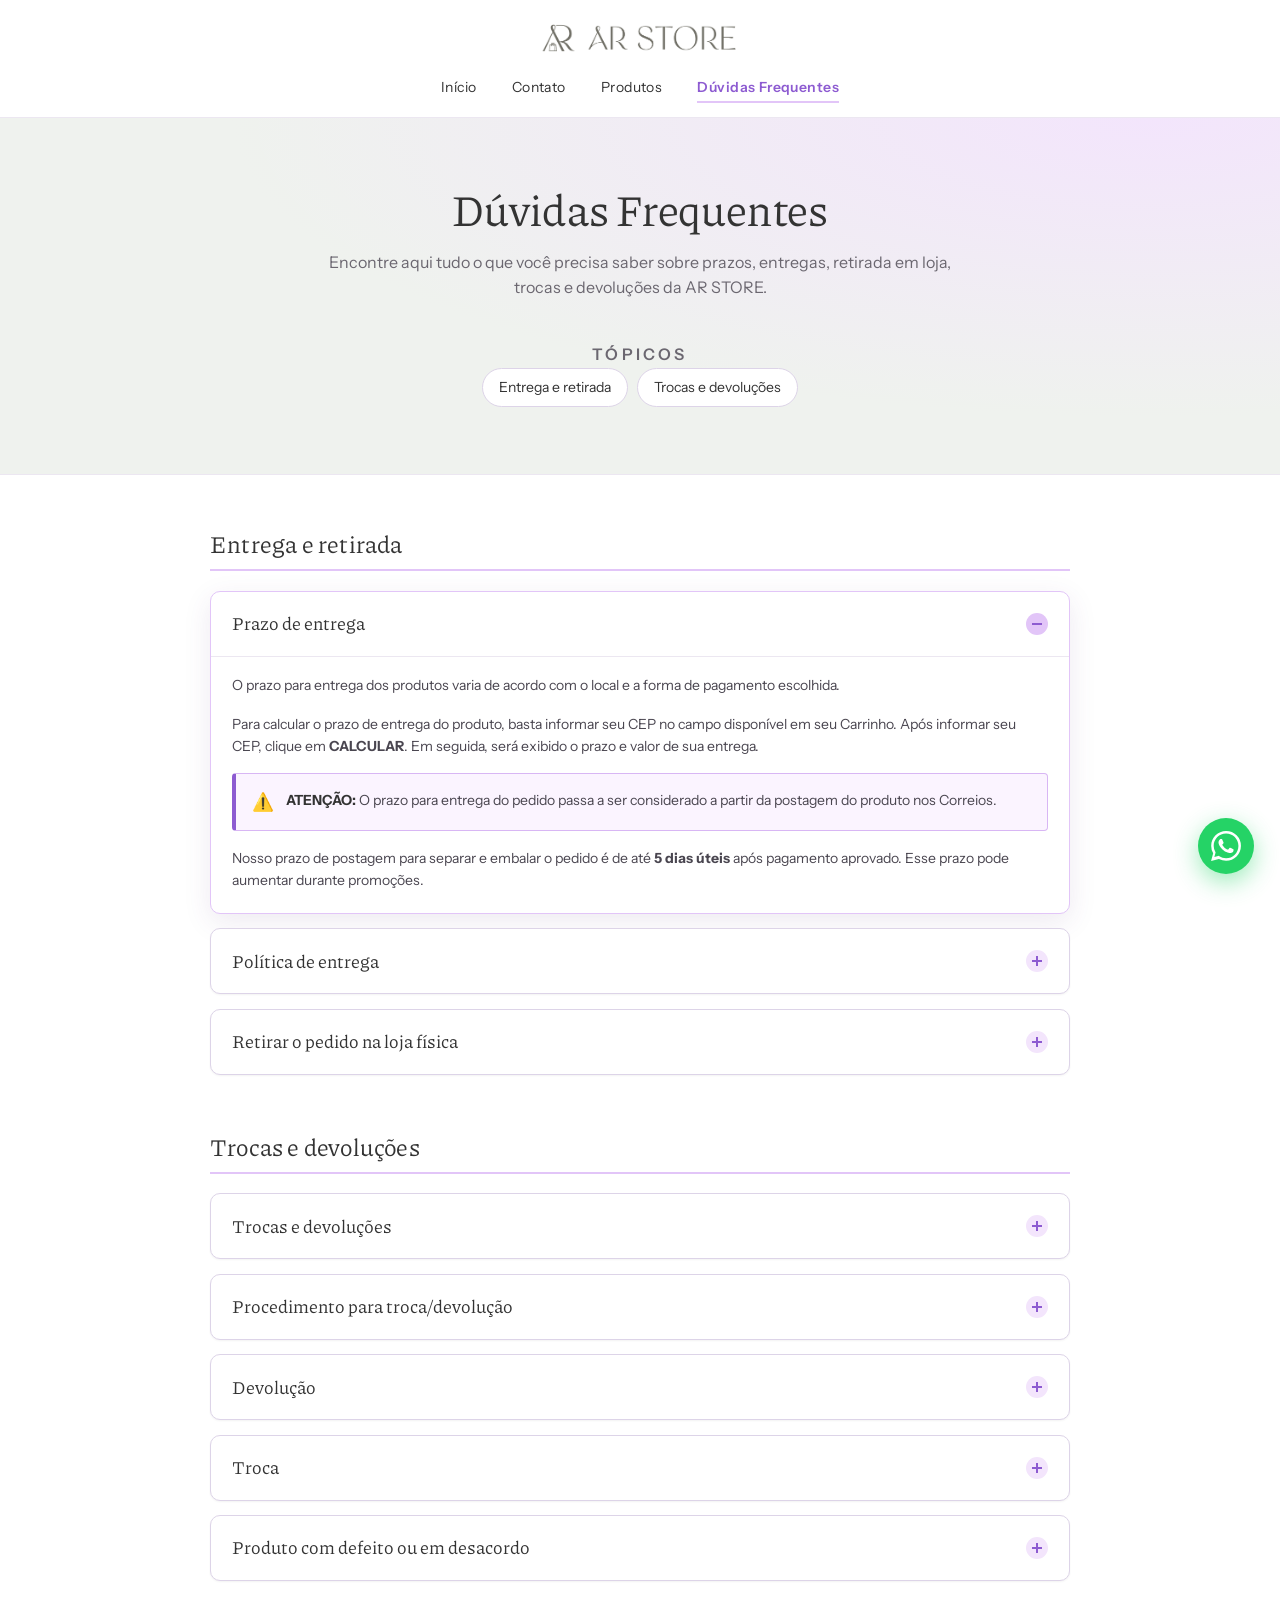
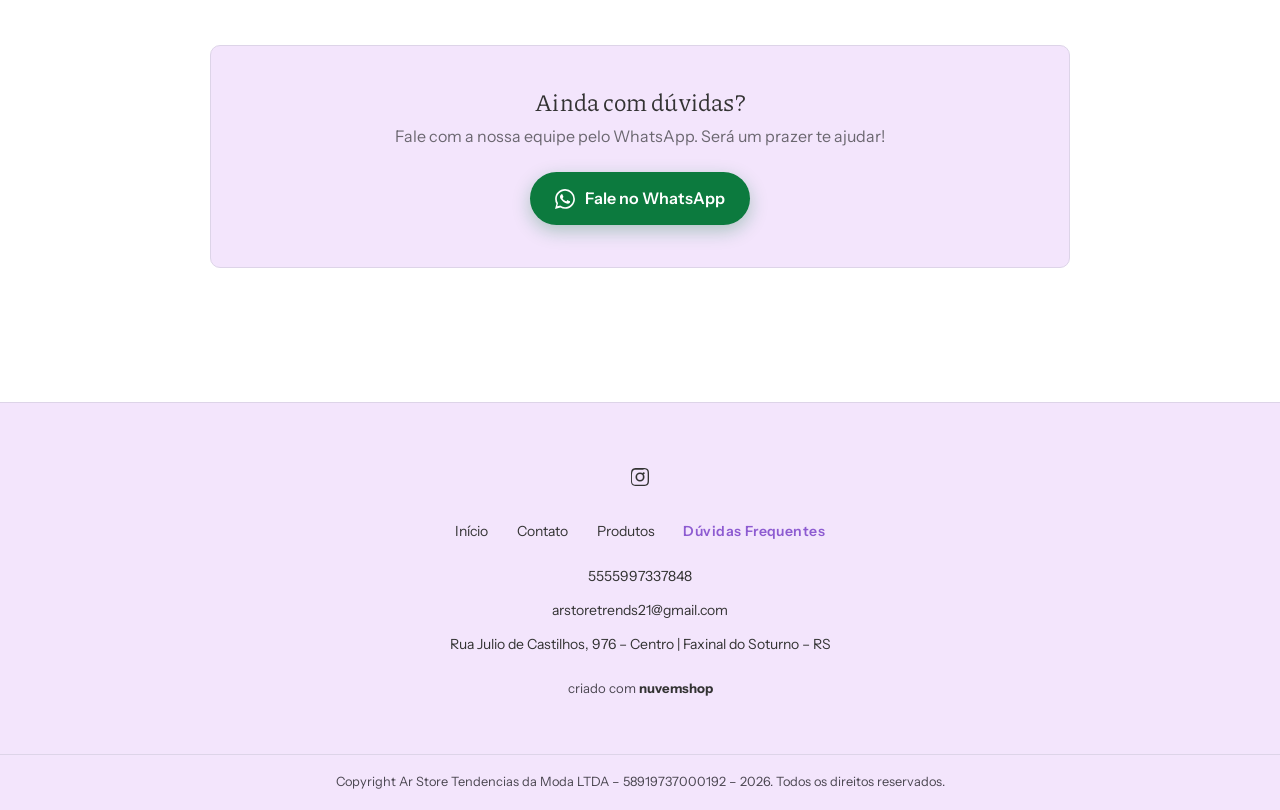
==== index.html @ d317f057 "alteração para vercel" ====
<!DOCTYPE html>
<html lang="pt-BR">
<head>
  <meta charset="UTF-8" />
  <meta name="viewport" content="width=device-width, initial-scale=1.0" />
  <title>Dúvidas Frequentes — AR STORE</title>
  <meta name="description" content="Tire suas dúvidas sobre prazos, entregas, retirada em loja, trocas e devoluções da AR STORE." />

  <!-- Fontes do tema atual da loja -->
  <link rel="preconnect" href="https://fonts.googleapis.com" />
  <link rel="preconnect" href="https://fonts.gstatic.com" crossorigin />
  <link href="https://fonts.googleapis.com/css2?family=Piazzolla:wght@400;600;700&family=Instrument+Sans:wght@400;500;600;700&display=swap" rel="stylesheet" />

  <link rel="stylesheet" href="duvidas-frequentes.css" />
</head>
<body>
  <a class="skip-link" href="#conteudo">Pular para o conteúdo</a>

  <!-- ==================== HEADER ==================== -->
  <header class="site-header">
    <div class="container site-header__inner">
      <a class="brand" href="https://arstoretrends.com.br/" aria-label="AR STORE — Tendências da Moda — página inicial">
        <img class="brand__logo" src="logo-arstore.png" alt="AR STORE — Tendências da Moda" width="190" height="37" />
      </a>
      <nav class="site-nav" aria-label="Navegação principal">
        <ul>
          <li><a href="https://arstoretrends.com.br/">Início</a></li>
          <li><a href="https://arstoretrends.com.br/contato/">Contato</a></li>
          <li><a href="https://arstoretrends.com.br/produtos/">Produtos</a></li>
          <li><span class="site-nav__current" aria-current="page">Dúvidas Frequentes</span></li>
        </ul>
      </nav>
    </div>
  </header>

  <!-- ==================== HERO ==================== -->
  <section class="page-hero">
    <div class="container page-hero__inner">
      <h1>Dúvidas Frequentes</h1>
      <p>
        Encontre aqui tudo o que você precisa saber sobre prazos, entregas,
        retirada em loja, trocas e devoluções da AR STORE.
      </p>

      <!-- Índice / atalhos -->
      <nav class="toc" aria-label="Tópicos desta página">
        <p class="toc__title">Tópicos</p>
        <ul class="toc__list">
          <li><a href="#entrega">Entrega e retirada</a></li>
          <li><a href="#trocas">Trocas e devoluções</a></li>
        </ul>
      </nav>
    </div>
  </section>

  <!-- ==================== CONTEÚDO ==================== -->
  <main id="conteudo" class="container">

    <!-- ---------- GRUPO 1: ENTREGA ---------- -->
    <section class="faq-group" aria-labelledby="entrega">
      <h2 class="faq-group__title" id="entrega">Entrega e retirada</h2>

      <!-- Prazo de entrega -->
      <details class="faq" id="prazo-de-entrega" open>
        <summary class="faq__summary">
          <span>Prazo de entrega</span>
          <span class="faq__icon" aria-hidden="true"></span>
        </summary>
        <div class="faq__body">
          <p>O prazo para entrega dos produtos varia de acordo com o local e a forma de pagamento escolhida.</p>
          <p>
            Para calcular o prazo de entrega do produto, basta informar seu CEP no campo disponível
            em seu Carrinho. Após informar seu CEP, clique em <strong>CALCULAR</strong>. Em seguida,
            será exibido o prazo e valor de sua entrega.
          </p>
          <div class="note">
            <span class="note__icon" aria-hidden="true">⚠️</span>
            <p>
              <strong>ATENÇÃO:</strong> O prazo para entrega do pedido passa a ser considerado
              a partir da postagem do produto nos Correios.
            </p>
          </div>
          <p>
            Nosso prazo de postagem para separar e embalar o pedido é de até <strong>5 dias úteis</strong>
            após pagamento aprovado. Esse prazo pode aumentar durante promoções.
          </p>
        </div>
      </details>

      <!-- Política de entrega -->
      <details class="faq" id="politica-de-entrega">
        <summary class="faq__summary">
          <span>Política de entrega</span>
          <span class="faq__icon" aria-hidden="true"></span>
        </summary>
        <div class="faq__body">
          <p>
            Realizamos nossas entregas através dos Correios, Transportadora e Tele. Contamos também
            com as opções de retirada grátis em nossas lojas físicas e em nosso E-Commerce.
          </p>
          <p>
            O valor do frete varia de acordo com a região escolhida para entrega, peso e volume dos
            produtos. O cálculo do frete será feito automaticamente no fechamento da compra, e o
            cliente terá acesso ao valor antes da finalização.
          </p>
          <p>
            Caso não tenhamos retorno no comunicado de insucesso na entrega ou tenham ocorrido três
            tentativas de entrega, a mercadoria voltará para o nosso Centro de Distribuição.
          </p>
          <p>
            Não será possível alterar o endereço de entrega após o processamento do pedido e
            liberação do produto no Centro de Distribuição.
          </p>
          <p>Todos os produtos comprados serão entregues em caixas e/ou envelopes personalizados e lacrados.</p>
          <p>Não realizamos entrega em caixa postal.</p>
          <p>
            Para retirada nas lojas físicas e e-commerce, após o preparo do pedido, o cliente receberá
            uma mensagem via WhatsApp no número cadastrado na compra com o prazo para retirada na loja escolhida.
          </p>
          <p>O produto ficará disponível para retirada por <strong>7 dias corridos</strong> após o recebimento na loja.</p>
          <p>
            Para retirada do pedido, é necessário apresentar documento de identificação original com
            foto e número do pedido. Em caso de retirada por terceiros, apresentar documento do titular
            da compra e documento original de quem está retirando.
          </p>
          <p>
            Não nos responsabilizamos pelo transporte do produto após a retirada em loja, nem por danos
            ocasionados após a retirada.
          </p>
          <p>
            A AR STORE se reserva o direito de alterar ou suspender o serviço a qualquer época do ano
            sem aviso prévio, garantindo apenas a entrega dos pedidos já em trânsito.
          </p>
          <p>Feriados regionais e nacionais não são considerados dias úteis para o prazo de entrega.</p>
        </div>
      </details>

      <!-- Retirar o pedido na loja física -->
      <details class="faq" id="retirar-na-loja">
        <summary class="faq__summary">
          <span>Retirar o pedido na loja física</span>
          <span class="faq__icon" aria-hidden="true"></span>
        </summary>
        <div class="faq__body">
          <p>
            Os pedidos para retirar nas lojas de Faxinal do Soturno e Jaguari estarão disponíveis para
            retirada no prazo de <strong>5 dias úteis</strong> a partir da aprovação do pagamento,
            podendo ocorrer alterações de acordo com a disponibilidade da loja.
          </p>

          <h3>Horários de atendimento</h3>
          <div class="stores">
            <div class="store-card">
              <h4>Faxinal do Soturno</h4>
              <dl>
                <dt>Segunda a sexta</dt>
                <dd>8:30 às 12:00 e 13:00 às 18:30</dd>
                <dt>Sábados</dt>
                <dd>8:30 às 12:00 e 14:00 às 17:00</dd>
              </dl>
            </div>
            <div class="store-card">
              <h4>Jaguari</h4>
              <dl>
                <dt>Segunda a sexta</dt>
                <dd>8:30 às 12:00 e 13:30 às 18:30</dd>
                <dt>Sábados</dt>
                <dd>8:00 às 15:00, sem fechar ao meio-dia</dd>
              </dl>
            </div>
          </div>
        </div>
      </details>
    </section>

    <!-- ---------- GRUPO 2: TROCAS E DEVOLUÇÕES ---------- -->
    <section class="faq-group" aria-labelledby="trocas">
      <h2 class="faq-group__title" id="trocas">Trocas e devoluções</h2>

      <!-- Trocas e devoluções (visão geral) -->
      <details class="faq" id="trocas-e-devolucoes">
        <summary class="faq__summary">
          <span>Trocas e devoluções</span>
          <span class="faq__icon" aria-hidden="true"></span>
        </summary>
        <div class="faq__body">
          <p>O cliente que comprou um produto vendido pela AR STORE terá direito à troca pelos seguintes motivos:</p>
          <ul>
            <li>Insatisfação por cor, modelo ou tamanho.</li>
            <li>Produto entregue em desacordo ou com defeito.</li>
          </ul>
          <p>
            Cancelamento por arrependimento ou insatisfação é destinado exclusivamente para compras
            feitas pelo site <strong>arstoretrends.com.br</strong>. Lojas físicas da AR STORE não
            contemplam essa opção.
          </p>
        </div>
      </details>

      <!-- Procedimento para troca/devolução -->
      <details class="faq" id="procedimento">
        <summary class="faq__summary">
          <span>Procedimento para troca/devolução</span>
          <span class="faq__icon" aria-hidden="true"></span>
        </summary>
        <div class="faq__body">
          <p>
            Entre em contato via WhatsApp pelo número
            <a href="https://wa.me/5555997337848" target="_blank" rel="noopener">(55) 99733-7848</a>
            informando o interesse em realizar troca ou devolução.
          </p>
          <p>
            Após o recebimento do produto, o cliente tem <strong>7 dias corridos</strong> para entrar em
            contato solicitando troca ou devolução. Após esse período, o procedimento não poderá mais
            ser realizado.
          </p>
          <p>
            Ao solicitar devolução ou troca, será enviada uma folha para preenchimento e colagem na
            embalagem. O produto deverá ser encaminhado na embalagem original. Na ausência da embalagem
            original, poderá ser usado papel pardo ou similar. O cliente é responsável por embalar o
            produto de forma segura.
          </p>
          <p>Após o recebimento do produto, será feita uma análise das condições do item devolvido.</p>
        </div>
      </details>

      <!-- Devolução -->
      <details class="faq" id="devolucao">
        <summary class="faq__summary">
          <span>Devolução</span>
          <span class="faq__icon" aria-hidden="true"></span>
        </summary>
        <div class="faq__body">
          <p>
            A devolução poderá ser parcial ou total. Ao solicitar a devolução via WhatsApp, a equipe
            orientará os próximos passos e enviará um código de postagem.
          </p>
          <p>
            Após a devolução do produto e aprovação da análise, a loja entrará em contato em até
            <strong>2 dias úteis</strong> para prosseguir.
          </p>
          <p>O estorno será realizado da mesma forma em que a compra foi feita: PIX ou cartão.</p>
          <p>
            Compras via PIX serão estornadas em até <strong>7 dias úteis</strong>. Compras no cartão
            serão estornadas no próprio cartão, retornando na próxima fatura.
          </p>
          <p>Os custos com frete na devolução são por conta da loja.</p>
        </div>
      </details>

      <!-- Troca -->
      <details class="faq" id="troca">
        <summary class="faq__summary">
          <span>Troca</span>
          <span class="faq__icon" aria-hidden="true"></span>
        </summary>
        <div class="faq__body">
          <p>A troca poderá ser parcial ou total.</p>
          <p>
            Após o recebimento do produto e aprovação da análise, a loja entrará em contato em até
            <strong>2 dias úteis</strong> para prosseguir.
          </p>
          <p>
            Será disponibilizado um vale-trocas para uso no site, permitindo que o cliente escolha novo
            produto, cor ou tamanho conforme disponibilidade de estoque. Caso necessário, deverá ser
            feito complemento de valor pelas formas de pagamento disponíveis.
          </p>
          <p>Os custos com frete na troca são por conta do cliente.</p>
        </div>
      </details>

      <!-- Produto com defeito ou em desacordo -->
      <details class="faq" id="defeito-ou-desacordo">
        <summary class="faq__summary">
          <span>Produto com defeito ou em desacordo</span>
          <span class="faq__icon" aria-hidden="true"></span>
        </summary>
        <div class="faq__body">
          <p>
            Entre em contato via WhatsApp pelo número
            <a href="https://wa.me/5555997337848" target="_blank" rel="noopener">(55) 99733-7848</a>
            assim que perceber o defeito ou desacordo com o pedido.
          </p>
          <p>
            A loja orientará os próximos procedimentos, ficando responsável pelos valores de frete para
            envio da peça correta.
          </p>
          <p>
            Em caso de falta de estoque para repor a peça com defeito ou em desacordo, será oferecido
            cupom para uso no site no mesmo valor da peça, troca por outro produto ou devolução do valor
            correspondente.
          </p>
        </div>
      </details>
    </section>

    <!-- ==================== CTA WHATSAPP ==================== -->
    <section class="cta" aria-labelledby="cta-title">
      <h2 id="cta-title">Ainda com dúvidas?</h2>
      <p>Fale com a nossa equipe pelo WhatsApp. Será um prazer te ajudar!</p>
      <a class="btn btn--whatsapp" href="https://wa.me/5555997337848" target="_blank" rel="noopener">
        <svg viewBox="0 0 24 24" aria-hidden="true"><path d="M.057 24l1.687-6.163a11.867 11.867 0 01-1.587-5.946C.16 5.335 5.495 0 12.05 0a11.817 11.817 0 018.413 3.488 11.824 11.824 0 013.48 8.414c-.003 6.557-5.338 11.892-11.893 11.892a11.9 11.9 0 01-5.688-1.448L.057 24zm6.597-3.807c1.676.995 3.276 1.591 5.392 1.592 5.448 0 9.886-4.434 9.889-9.885.002-5.462-4.415-9.89-9.881-9.892-5.452 0-9.887 4.434-9.889 9.884a9.86 9.86 0 001.51 5.26l-.999 3.648 3.738-.981zm11.387-5.464c-.074-.124-.272-.198-.57-.347-.297-.149-1.758-.868-2.031-.967-.272-.099-.47-.149-.669.149-.198.297-.768.967-.941 1.165-.173.198-.347.223-.644.074-.297-.149-1.255-.462-2.39-1.475-.883-.788-1.48-1.761-1.653-2.059-.173-.297-.018-.458.13-.606.134-.133.297-.347.446-.521.151-.172.2-.296.3-.495.099-.198.05-.372-.025-.521-.075-.148-.669-1.611-.916-2.206-.242-.579-.487-.501-.669-.51l-.57-.01c-.198 0-.52.074-.792.372-.272.297-1.04 1.016-1.04 2.479 0 1.462 1.065 2.875 1.213 3.074.149.198 2.096 3.2 5.077 4.487.709.306 1.263.489 1.694.626.712.226 1.36.194 1.872.118.571-.085 1.758-.719 2.006-1.413.248-.695.248-1.29.173-1.414z"/></svg>
        Fale no WhatsApp
      </a>
    </section>
  </main>

  <!-- ==================== FOOTER ==================== -->
  <footer class="site-footer">
    <div class="container site-footer__inner">
      <a class="site-footer__ig" href="https://instagram.com/arstoretrends" target="_blank" rel="noopener" aria-label="Instagram da AR STORE">
        <svg viewBox="0 0 24 24" aria-hidden="true"><path d="M12 2.2c3.2 0 3.58.01 4.85.07 1.17.05 1.8.25 2.23.41.56.22.96.48 1.38.9.42.42.68.82.9 1.38.16.43.36 1.06.41 2.23.06 1.27.07 1.65.07 4.81s-.01 3.54-.07 4.81c-.05 1.17-.25 1.8-.41 2.23-.22.56-.48.96-.9 1.38-.42.42-.82.68-1.38.9-.43.16-1.06.36-2.23.41-1.27.06-1.65.07-4.85.07s-3.58-.01-4.85-.07c-1.17-.05-1.8-.25-2.23-.41-.56-.22-.96-.48-1.38-.9-.42-.42-.68-.82-.9-1.38-.16-.43-.36-1.06-.41-2.23C2.21 15.54 2.2 15.16 2.2 12s.01-3.54.07-4.81c.05-1.17.25-1.8.41-2.23.22-.56.48-.96.9-1.38.42-.42.82-.68 1.38-.9.43-.16 1.06-.36 2.23-.41C8.42 2.21 8.8 2.2 12 2.2zm0 1.8c-3.15 0-3.5.01-4.74.07-.9.04-1.38.19-1.71.32-.43.17-.74.37-1.06.69-.32.32-.52.63-.69 1.06-.13.33-.28.81-.32 1.71C3.21 8.5 3.2 8.85 3.2 12s.01 3.5.07 4.74c.04.9.19 1.38.32 1.71.17.43.37.74.69 1.06.32.32.63.52 1.06.69.33.13.81.28 1.71.32 1.24.06 1.59.07 4.74.07s3.5-.01 4.74-.07c.9-.04 1.38-.19 1.71-.32.43-.17.74-.37 1.06-.69.32-.32.52-.63.69-1.06.13-.33.28-.81.32-1.71.06-1.24.07-1.59.07-4.74s-.01-3.5-.07-4.74c-.04-.9-.19-1.38-.32-1.71-.17-.43-.37-.74-.69-1.06-.32-.32-.63-.52-1.06-.69-.33-.13-.81-.28-1.71-.32C15.5 4.01 15.15 4 12 4zm0 3.06A4.94 4.94 0 1 1 7.06 12 4.94 4.94 0 0 1 12 7.06zm0 1.8A3.14 3.14 0 1 0 15.14 12 3.14 3.14 0 0 0 12 8.86zm5.16-.95a1.15 1.15 0 1 1-1.15-1.15 1.15 1.15 0 0 1 1.15 1.15z"/></svg>
      </a>

      <nav class="site-footer__nav" aria-label="Navegação do rodapé">
        <ul>
          <li><a href="https://arstoretrends.com.br/">Início</a></li>
          <li><a href="https://arstoretrends.com.br/contato/">Contato</a></li>
          <li><a href="https://arstoretrends.com.br/produtos/">Produtos</a></li>
          <li><span class="site-nav__current" aria-current="page">Dúvidas Frequentes</span></li>
        </ul>
      </nav>

      <div class="site-footer__contact">
        <p><a href="https://wa.me/5555997337848" target="_blank" rel="noopener">5555997337848</a></p>
        <p><a href="mailto:arstoretrends21@gmail.com">arstoretrends21@gmail.com</a></p>
        <p>Rua Julio de Castilhos, 976 – Centro | Faxinal do Soturno – RS</p>
      </div>

      <p class="site-footer__credit">criado com <strong>nuvemshop</strong></p>
    </div>
    <div class="site-footer__bottom">
      <p>Copyright Ar Store Tendencias da Moda LTDA – 58919737000192 – 2026. Todos os direitos reservados.</p>
    </div>
  </footer>

  <!-- Botão flutuante WhatsApp -->
  <a class="whatsapp-float" href="https://wa.me/5555997337848" target="_blank" rel="noopener"
     aria-label="Fale conosco pelo WhatsApp">
    <svg viewBox="0 0 24 24" aria-hidden="true"><path d="M.057 24l1.687-6.163a11.867 11.867 0 01-1.587-5.946C.16 5.335 5.495 0 12.05 0a11.817 11.817 0 018.413 3.488 11.824 11.824 0 013.48 8.414c-.003 6.557-5.338 11.892-11.893 11.892a11.9 11.9 0 01-5.688-1.448L.057 24zm6.597-3.807c1.676.995 3.276 1.591 5.392 1.592 5.448 0 9.886-4.434 9.889-9.885.002-5.462-4.415-9.89-9.881-9.892-5.452 0-9.887 4.434-9.889 9.884a9.86 9.86 0 001.51 5.26l-.999 3.648 3.738-.981zm11.387-5.464c-.074-.124-.272-.198-.57-.347-.297-.149-1.758-.868-2.031-.967-.272-.099-.47-.149-.669.149-.198.297-.768.967-.941 1.165-.173.198-.347.223-.644.074-.297-.149-1.255-.462-2.39-1.475-.883-.788-1.48-1.761-1.653-2.059-.173-.297-.018-.458.13-.606.134-.133.297-.347.446-.521.151-.172.2-.296.3-.495.099-.198.05-.372-.025-.521-.075-.148-.669-1.611-.916-2.206-.242-.579-.487-.501-.669-.51l-.57-.01c-.198 0-.52.074-.792.372-.272.297-1.04 1.016-1.04 2.479 0 1.462 1.065 2.875 1.213 3.074.149.198 2.096 3.2 5.077 4.487.709.306 1.263.489 1.694.626.712.226 1.36.194 1.872.118.571-.085 1.758-.719 2.006-1.413.248-.695.248-1.29.173-1.414z"/></svg>
  </a>
</body>
</html>
---- duvidas-frequentes.css ----
/* ============================================================
   AR STORE — Dúvidas Frequentes
   Paleta e tipografia baseadas no tema atual da loja (Nuvemshop)
   ============================================================ */

:root {
  /* Cores da marca (extraídas do tema atual da loja) */
  --bg:            #ffffff;
  --text:          #333333;
  --text-soft:     #6b6770;
  --accent:        #e2c5f8;  /* lilás — botões/etiquetas do tema */
  --accent-strong: #8d5bd1;  /* lilás escurecido p/ contraste (links/realces) */
  --accent-soft:   #f3e5fc;  /* lilás claro — fundo do rodapé do tema */
  --section-bg:    #eff2ee;  /* cinza-esverdeado — seções do tema */
  --line:          #ece7f1;  /* divisórias suaves */
  --line-strong:   #ddd4e8;
  --whatsapp:      #25d366;
  --whatsapp-text: #0c7a3e;  /* verde escuro p/ texto sobre branco/CTA */
  --note-bg:       #fbf4ff;
  --note-border:   #d8b6f4;

  --radius:   4px;
  --radius-lg: 10px;
  --shadow-sm: 0 1px 2px rgba(51, 51, 51, .06);
  --shadow-md: 0 8px 28px rgba(86, 53, 122, .10);

  --maxw:      1080px;  /* largura geral */
  --readw:     860px;   /* coluna de leitura (acordeões) */

  --font-serif: "Piazzolla", Georgia, "Times New Roman", serif;
  --font-sans:  "Instrument Sans", -apple-system, BlinkMacSystemFont, "Segoe UI",
                Roboto, Helvetica, Arial, sans-serif;
}

/* -------------------- Reset enxuto -------------------- */
*, *::before, *::after { box-sizing: border-box; }

html { -webkit-text-size-adjust: 100%; scroll-behavior: smooth; }

body {
  margin: 0;
  font-family: var(--font-sans);
  font-size: 14px;            /* --font-base do tema */
  line-height: 1.6;
  color: var(--text);
  background: var(--bg);
  -webkit-font-smoothing: antialiased;
  text-rendering: optimizeLegibility;
}

img { max-width: 100%; display: block; }

a { color: var(--accent-strong); }
a:hover { color: var(--text); }

h1, h2, h3, h4 {
  font-family: var(--font-serif);
  color: var(--text);
  font-weight: 400;          /* --title-font-weight do tema */
  line-height: 1.2;
  margin: 0;
  letter-spacing: .2px;
}

p { margin: 0 0 1rem; }
p:last-child { margin-bottom: 0; }

/* -------------------- Acessibilidade -------------------- */
.skip-link {
  position: absolute;
  left: -999px;
  top: 0;
  background: var(--text);
  color: #fff;
  padding: .6rem 1rem;
  border-radius: var(--radius);
  z-index: 1000;
}
.skip-link:focus {
  left: 1rem;
  top: 1rem;
  color: #fff;
}

:focus-visible {
  outline: 3px solid var(--accent-strong);
  outline-offset: 2px;
  border-radius: var(--radius);
}

.container {
  width: 100%;
  max-width: var(--maxw);
  margin-inline: auto;
  padding-inline: clamp(1rem, 4vw, 2rem);
}

/* ==================== HEADER ==================== */
.site-header {
  background: var(--bg);
  border-bottom: 1px solid var(--line);
  position: sticky;
  top: 0;
  z-index: 100;
}
.site-header__inner {
  display: flex;
  flex-direction: column;
  align-items: center;
  gap: 1.1rem;
  padding-block: 1.2rem;
  text-align: center;
}

.brand { display: inline-flex; text-decoration: none; line-height: 0; }
.brand__logo {
  width: clamp(150px, 24vw, 200px);
  height: auto;
}

.site-nav ul {
  display: flex;
  flex-wrap: wrap;
  justify-content: center;
  gap: clamp(1rem, 3vw, 2.2rem);
  list-style: none;
  margin: 0;
  padding: 0;
}
.site-nav a,
.site-nav__current {
  text-decoration: none;
  font-size: 14px;
  letter-spacing: .03em;
  padding: .35rem 0;
  border-bottom: 2px solid transparent;
  transition: border-color .2s ease, color .2s ease;
}
.site-nav a { color: var(--text); }
.site-nav a:hover { border-bottom-color: var(--accent); color: var(--text); }
/* Item da página atual (Dúvidas Frequentes) */
.site-nav__current {
  color: var(--accent-strong);
  font-weight: 600;
  border-bottom-color: var(--accent);
  cursor: default;
}

/* ==================== HERO ==================== */
.page-hero {
  background:
    radial-gradient(120% 140% at 90% 0%, var(--accent-soft) 0%, transparent 60%),
    var(--section-bg);
  border-bottom: 1px solid var(--line);
}
.page-hero__inner {
  padding-block: clamp(2.4rem, 7vw, 4.2rem);
  text-align: center;
}
.page-hero h1 {
  font-size: clamp(30px, 5vw, 44px);   /* --h1-huge: 30px mobile / 44px desktop */
  font-weight: 400;
  line-height: 1.1;
}
.page-hero p {
  max-width: 60ch;
  margin: 1rem auto 0;
  color: var(--text-soft);
  font-size: 16px;                      /* --font-big */
}

/* ==================== ÍNDICE / QUICK NAV ==================== */
.toc {
  margin: clamp(1.6rem, 5vw, 2.6rem) auto 0;
  max-width: var(--readw);
}
.toc__title {
  font-size: .74rem;
  letter-spacing: .2em;
  text-transform: uppercase;
  color: var(--text-soft);
  font-family: var(--font-sans);
  font-weight: 600;
  margin-bottom: .8rem;
  text-align: center;
}
.toc__list {
  display: flex;
  flex-wrap: wrap;
  justify-content: center;
  gap: .6rem;
  list-style: none;
  margin: 0;
  padding: 0;
}
.toc__list a {
  display: inline-block;
  text-decoration: none;
  color: var(--text);
  background: var(--bg);
  border: 1px solid var(--line-strong);
  border-radius: 999px;
  padding: .45rem 1rem;
  font-size: 14px;
  transition: background .2s ease, border-color .2s ease, transform .15s ease;
}
.toc__list a:hover {
  background: var(--accent-soft);
  border-color: var(--accent);
  transform: translateY(-1px);
}

/* ==================== CONTEÚDO FAQ ==================== */
main { padding-block: clamp(2rem, 6vw, 3.4rem); }

.faq-group { max-width: var(--readw); margin: 0 auto; }
.faq-group + .faq-group { margin-top: clamp(2.4rem, 6vw, 3.6rem); }

.faq-group__title {
  font-size: 24px;            /* --h2 do tema */
  font-weight: 400;
  padding-bottom: .7rem;
  margin-bottom: 1.2rem;
  border-bottom: 2px solid var(--accent);
  scroll-margin-top: 96px;
}

/* ---- Acordeão (details/summary, sem JavaScript) ---- */
.faq {
  background: var(--bg);
  border: 1px solid var(--line-strong);
  border-radius: var(--radius-lg);
  margin-bottom: .9rem;
  overflow: hidden;
  box-shadow: var(--shadow-sm);
  transition: box-shadow .2s ease, border-color .2s ease;
  scroll-margin-top: 96px;
}
.faq[open] {
  border-color: var(--accent);
  box-shadow: var(--shadow-md);
}

.faq__summary {
  display: flex;
  align-items: center;
  gap: 1rem;
  justify-content: space-between;
  padding: 1.1rem 1.3rem;
  cursor: pointer;
  list-style: none;            /* remove marcador padrão */
  font-family: var(--font-serif);
  font-size: 18px;             /* --h4 do tema */
  font-weight: 400;
  color: var(--text);
  user-select: none;
}
.faq__summary::-webkit-details-marker { display: none; }
.faq__summary:hover { background: var(--accent-soft); }

/* Ícone +/- desenhado em CSS */
.faq__icon {
  position: relative;
  flex: 0 0 auto;
  width: 22px;
  height: 22px;
  border-radius: 50%;
  background: var(--accent-soft);
  display: inline-block;
  transition: background .2s ease, transform .25s ease;
}
.faq__icon::before,
.faq__icon::after {
  content: "";
  position: absolute;
  top: 50%;
  left: 50%;
  width: 10px;
  height: 2px;
  background: var(--accent-strong);
  transform: translate(-50%, -50%);
  transition: transform .25s ease, opacity .2s ease;
}
.faq__icon::after { transform: translate(-50%, -50%) rotate(90deg); }
.faq[open] .faq__icon { background: var(--accent); }
.faq[open] .faq__icon::after { transform: translate(-50%, -50%) rotate(0); opacity: 0; }

.faq__body {
  padding: 0 1.3rem 1.35rem;
  color: var(--text);
  border-top: 1px solid var(--line);
  padding-top: 1.1rem;
}
.faq__body p { color: #4a4650; }

/* Listas dentro das respostas */
.faq__body ul {
  margin: 0 0 1rem;
  padding-left: 1.2rem;
}
.faq__body li { margin-bottom: .4rem; color: #4a4650; }
.faq__body > :last-child { margin-bottom: 0; }

/* Caixa de aviso (ATENÇÃO) */
.note {
  display: flex;
  gap: .75rem;
  background: var(--note-bg);
  border: 1px solid var(--note-border);
  border-left: 4px solid var(--accent-strong);
  border-radius: var(--radius);
  padding: .9rem 1rem;
  margin: 0 0 1rem;
}
.note__icon { flex: 0 0 auto; font-size: 1.1rem; line-height: 1.5; }
.note p { margin: 0; color: #4a4650; }
.note strong { color: var(--text); }

/* Sub-título dentro da resposta */
.faq__body h3 {
  font-size: 16px;
  margin: 1.2rem 0 .7rem;
}

/* Cartões de horário de loja */
.stores {
  display: grid;
  grid-template-columns: repeat(auto-fit, minmax(240px, 1fr));
  gap: 1rem;
  margin-top: .5rem;
}
.store-card {
  background: var(--section-bg);
  border: 1px solid var(--line);
  border-radius: var(--radius-lg);
  padding: 1rem 1.1rem;
}
.store-card h4 {
  font-size: 16px;
  margin-bottom: .5rem;
  color: var(--accent-strong);
}
.store-card dl { margin: 0; }
.store-card dt {
  font-weight: 600;
  font-size: .8rem;
  letter-spacing: .04em;
  text-transform: uppercase;
  color: var(--text-soft);
  margin-top: .55rem;
}
.store-card dd { margin: .1rem 0 0; color: #4a4650; }

/* ==================== CTA WHATSAPP (em linha) ==================== */
.cta {
  max-width: var(--readw);
  margin: clamp(2.6rem, 7vw, 4rem) auto 0;
  text-align: center;
  background: var(--accent-soft);
  border: 1px solid var(--line-strong);
  border-radius: var(--radius-lg);
  padding: clamp(1.8rem, 5vw, 2.6rem);
}
.cta h2 { font-size: 24px; margin-bottom: .5rem; }
.cta p { color: var(--text-soft); margin-bottom: 1.4rem; font-size: 16px; }

.btn {
  display: inline-flex;
  align-items: center;
  gap: .6rem;
  text-decoration: none;
  font-weight: 600;
  font-size: 1rem;
  padding: .85rem 1.6rem;
  border-radius: 999px;
  transition: transform .15s ease, box-shadow .2s ease, background .2s ease;
}
.btn--whatsapp {
  background: var(--whatsapp-text); /* verde escuro: contraste AA com texto branco */
  color: #fff;
  box-shadow: 0 6px 18px rgba(12, 122, 62, .3);
}
.btn--whatsapp:hover {
  transform: translateY(-2px);
  background: #0a6735;
  color: #fff;
}
.btn svg { width: 20px; height: 20px; fill: currentColor; }

/* ==================== BOTÃO FLUTUANTE ==================== */
.whatsapp-float {
  position: fixed;
  right: clamp(1rem, 3vw, 1.6rem);
  bottom: clamp(1rem, 3vw, 1.6rem);
  width: 56px;
  height: 56px;
  border-radius: 50%;
  background: var(--whatsapp);
  display: grid;
  place-items: center;
  box-shadow: 0 8px 24px rgba(37, 211, 102, .45);
  z-index: 200;
  transition: transform .15s ease;
}
.whatsapp-float:hover { transform: scale(1.07); }
.whatsapp-float svg { width: 30px; height: 30px; fill: #fff; }

/* ==================== FOOTER (igual ao da loja) ==================== */
.site-footer {
  margin-top: clamp(3rem, 8vw, 5rem);
  background: var(--accent-soft);
  border-top: 1px solid var(--line-strong);
  color: #333;
}
.site-footer__inner {
  display: flex;
  flex-direction: column;
  align-items: center;
  text-align: center;
  gap: 1.4rem;
  padding-block: clamp(2.4rem, 6vw, 3.4rem);
}
.site-footer__ig {
  display: inline-grid;
  place-items: center;
  width: 40px;
  height: 40px;
  color: #333;
  transition: color .2s ease, transform .15s ease;
}
.site-footer__ig svg { width: 22px; height: 22px; fill: currentColor; }
.site-footer__ig:hover { color: var(--accent-strong); transform: translateY(-1px); }

.site-footer__nav ul {
  display: flex;
  flex-wrap: wrap;
  justify-content: center;
  gap: clamp(1rem, 3vw, 1.8rem);
  list-style: none;
  margin: 0;
  padding: 0;
}
.site-footer__nav a,
.site-footer__nav .site-nav__current {
  text-decoration: none;
  font-size: 14px;
  border-bottom: none;
  padding: 0;
}
.site-footer__nav a { color: #333; }
.site-footer__nav a:hover { color: var(--accent-strong); }
.site-footer__nav .site-nav__current { color: var(--accent-strong); font-weight: 600; cursor: default; }

.site-footer__contact { display: flex; flex-direction: column; gap: .75rem; }
.site-footer__contact p { margin: 0; font-size: 14px; color: #333; }
.site-footer__contact a { color: #333; text-decoration: none; }
.site-footer__contact a:hover { color: var(--accent-strong); text-decoration: underline; }

.site-footer__credit { margin: 0; font-size: .82rem; color: #4a4650; }
.site-footer__credit strong { font-weight: 700; color: #333; }

.site-footer__bottom {
  border-top: 1px solid var(--line-strong);
  text-align: center;
  padding: 1.1rem 1rem;
  font-size: .8rem;
  color: #4a4650;
}
.site-footer__bottom p { margin: 0; }

/* ==================== RESPONSIVO ==================== */
@media (max-width: 720px) {
  .site-header__inner { padding-block: .9rem; }
  .site-nav ul { gap: 1.1rem; }
  .faq__summary { padding: 1rem 1.05rem; }
  .faq__body { padding-inline: 1.05rem; }
}

@media (max-width: 420px) {
  .site-nav a { font-size: .88rem; }
  .toc__list a { font-size: .82rem; padding: .4rem .8rem; }
}

/* Respeita preferência por menos movimento */
@media (prefers-reduced-motion: reduce) {
  html { scroll-behavior: auto; }
  *, *::before, *::after {
    transition-duration: .001ms !important;
    animation-duration: .001ms !important;
  }
}

/* Impressão: abre todos os acordeões e remove elementos flutuantes */
@media print {
  .whatsapp-float, .toc, .site-nav, .skip-link { display: none !important; }
  .faq { box-shadow: none; border-color: #ccc; }
  .faq__body { display: block !important; }
  details > .faq__body { display: block !important; }
}
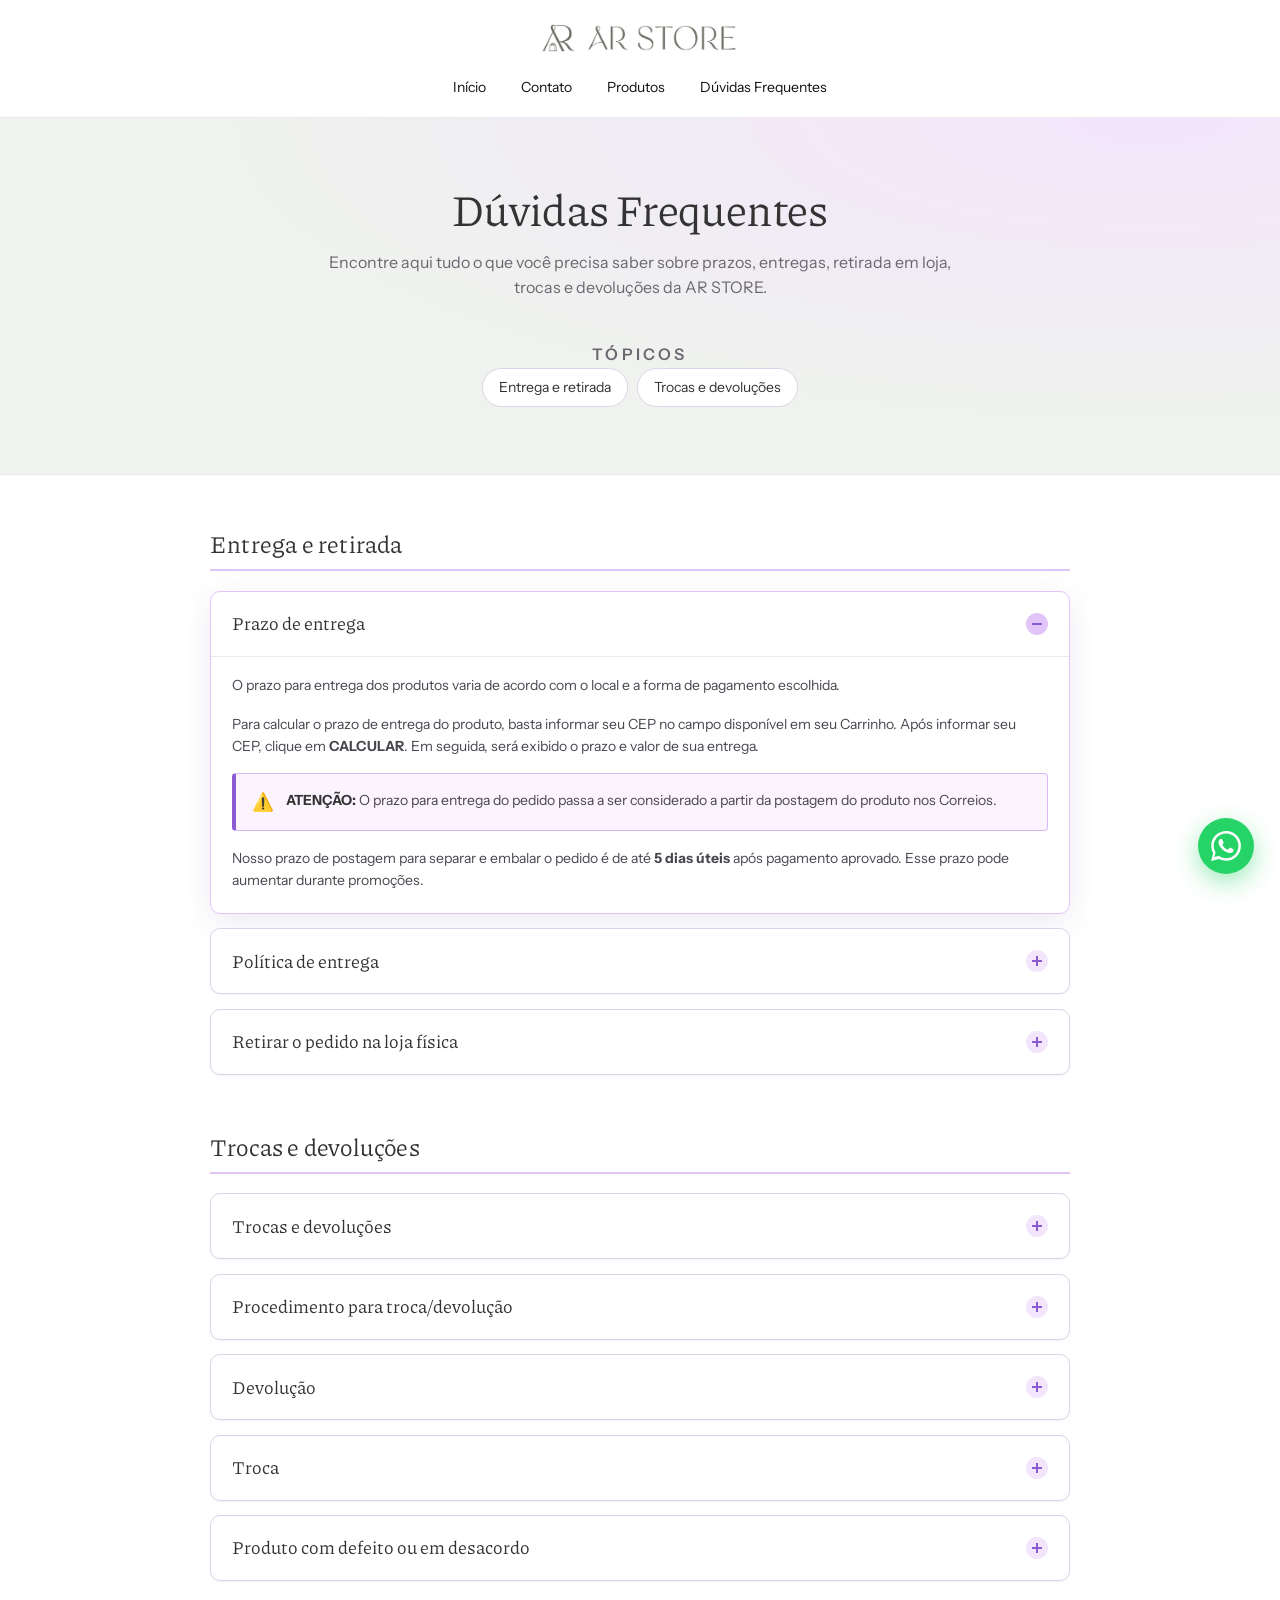
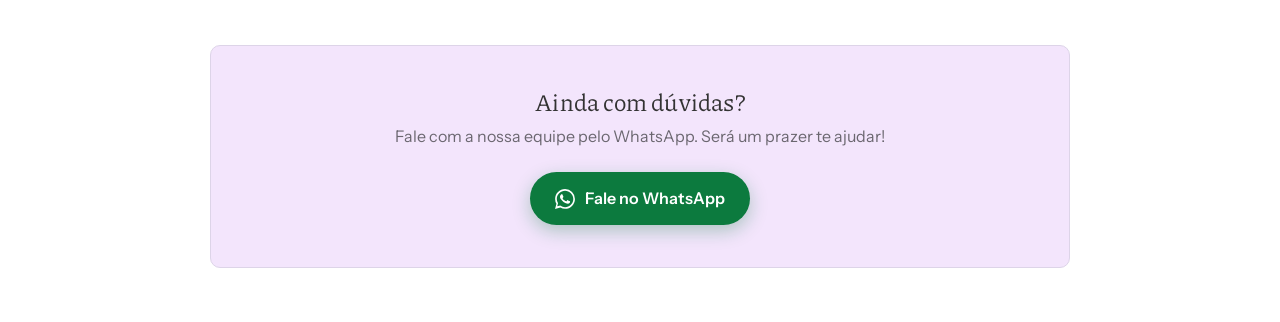
==== commit 96cd1dea: "alteração para vercel" ====
--- a/index.html
+++ b/index.html
@@ -305,35 +305,6 @@
     </section>
   </main>
 
-  <!-- ==================== FOOTER ==================== -->
-  <footer class="site-footer">
-    <div class="container site-footer__inner">
-      <a class="site-footer__ig" href="https://instagram.com/arstoretrends" target="_blank" rel="noopener" aria-label="Instagram da AR STORE">
-        <svg viewBox="0 0 24 24" aria-hidden="true"><path d="M12 2.2c3.2 0 3.58.01 4.85.07 1.17.05 1.8.25 2.23.41.56.22.96.48 1.38.9.42.42.68.82.9 1.38.16.43.36 1.06.41 2.23.06 1.27.07 1.65.07 4.81s-.01 3.54-.07 4.81c-.05 1.17-.25 1.8-.41 2.23-.22.56-.48.96-.9 1.38-.42.42-.82.68-1.38.9-.43.16-1.06.36-2.23.41-1.27.06-1.65.07-4.85.07s-3.58-.01-4.85-.07c-1.17-.05-1.8-.25-2.23-.41-.56-.22-.96-.48-1.38-.9-.42-.42-.68-.82-.9-1.38-.16-.43-.36-1.06-.41-2.23C2.21 15.54 2.2 15.16 2.2 12s.01-3.54.07-4.81c.05-1.17.25-1.8.41-2.23.22-.56.48-.96.9-1.38.42-.42.82-.68 1.38-.9.43-.16 1.06-.36 2.23-.41C8.42 2.21 8.8 2.2 12 2.2zm0 1.8c-3.15 0-3.5.01-4.74.07-.9.04-1.38.19-1.71.32-.43.17-.74.37-1.06.69-.32.32-.52.63-.69 1.06-.13.33-.28.81-.32 1.71C3.21 8.5 3.2 8.85 3.2 12s.01 3.5.07 4.74c.04.9.19 1.38.32 1.71.17.43.37.74.69 1.06.32.32.63.52 1.06.69.33.13.81.28 1.71.32 1.24.06 1.59.07 4.74.07s3.5-.01 4.74-.07c.9-.04 1.38-.19 1.71-.32.43-.17.74-.37 1.06-.69.32-.32.52-.63.69-1.06.13-.33.28-.81.32-1.71.06-1.24.07-1.59.07-4.74s-.01-3.5-.07-4.74c-.04-.9-.19-1.38-.32-1.71-.17-.43-.37-.74-.69-1.06-.32-.32-.63-.52-1.06-.69-.33-.13-.81-.28-1.71-.32C15.5 4.01 15.15 4 12 4zm0 3.06A4.94 4.94 0 1 1 7.06 12 4.94 4.94 0 0 1 12 7.06zm0 1.8A3.14 3.14 0 1 0 15.14 12 3.14 3.14 0 0 0 12 8.86zm5.16-.95a1.15 1.15 0 1 1-1.15-1.15 1.15 1.15 0 0 1 1.15 1.15z"/></svg>
-      </a>
-
-      <nav class="site-footer__nav" aria-label="Navegação do rodapé">
-        <ul>
-          <li><a href="https://arstoretrends.com.br/">Início</a></li>
-          <li><a href="https://arstoretrends.com.br/contato/">Contato</a></li>
-          <li><a href="https://arstoretrends.com.br/produtos/">Produtos</a></li>
-          <li><span class="site-nav__current" aria-current="page">Dúvidas Frequentes</span></li>
-        </ul>
-      </nav>
-
-      <div class="site-footer__contact">
-        <p><a href="https://wa.me/5555997337848" target="_blank" rel="noopener">5555997337848</a></p>
-        <p><a href="mailto:arstoretrends21@gmail.com">arstoretrends21@gmail.com</a></p>
-        <p>Rua Julio de Castilhos, 976 – Centro | Faxinal do Soturno – RS</p>
-      </div>
-
-      <p class="site-footer__credit">criado com <strong>nuvemshop</strong></p>
-    </div>
-    <div class="site-footer__bottom">
-      <p>Copyright Ar Store Tendencias da Moda LTDA – 58919737000192 – 2026. Todos os direitos reservados.</p>
-    </div>
-  </footer>
-
   <!-- Botão flutuante WhatsApp -->
   <a class="whatsapp-float" href="https://wa.me/5555997337848" target="_blank" rel="noopener"
      aria-label="Fale conosco pelo WhatsApp">
--- a/duvidas-frequentes.css
+++ b/duvidas-frequentes.css
@@ -130,19 +130,21 @@
 .site-nav a,
 .site-nav__current {
   text-decoration: none;
+  font-family: var(--font-sans);
   font-size: 14px;
-  letter-spacing: .03em;
-  padding: .35rem 0;
-  border-bottom: 2px solid transparent;
-  transition: border-color .2s ease, color .2s ease;
-}
-.site-nav a { color: var(--text); }
-.site-nav a:hover { border-bottom-color: var(--accent); color: var(--text); }
+  font-weight: 400;
+  line-height: 1.2;
+  letter-spacing: 0;
+  padding: .25rem 0;
+  border-bottom: 0;
+  transition: color .2s ease;
+}
+.site-nav a { color: #111111; }
+.site-nav a:hover { color: var(--text); }
 /* Item da página atual (Dúvidas Frequentes) */
 .site-nav__current {
-  color: var(--accent-strong);
-  font-weight: 600;
-  border-bottom-color: var(--accent);
+  color: #111111;
+  font-weight: 400;
   cursor: default;
 }
 
@@ -405,69 +407,6 @@
 .whatsapp-float:hover { transform: scale(1.07); }
 .whatsapp-float svg { width: 30px; height: 30px; fill: #fff; }
 
-/* ==================== FOOTER (igual ao da loja) ==================== */
-.site-footer {
-  margin-top: clamp(3rem, 8vw, 5rem);
-  background: var(--accent-soft);
-  border-top: 1px solid var(--line-strong);
-  color: #333;
-}
-.site-footer__inner {
-  display: flex;
-  flex-direction: column;
-  align-items: center;
-  text-align: center;
-  gap: 1.4rem;
-  padding-block: clamp(2.4rem, 6vw, 3.4rem);
-}
-.site-footer__ig {
-  display: inline-grid;
-  place-items: center;
-  width: 40px;
-  height: 40px;
-  color: #333;
-  transition: color .2s ease, transform .15s ease;
-}
-.site-footer__ig svg { width: 22px; height: 22px; fill: currentColor; }
-.site-footer__ig:hover { color: var(--accent-strong); transform: translateY(-1px); }
-
-.site-footer__nav ul {
-  display: flex;
-  flex-wrap: wrap;
-  justify-content: center;
-  gap: clamp(1rem, 3vw, 1.8rem);
-  list-style: none;
-  margin: 0;
-  padding: 0;
-}
-.site-footer__nav a,
-.site-footer__nav .site-nav__current {
-  text-decoration: none;
-  font-size: 14px;
-  border-bottom: none;
-  padding: 0;
-}
-.site-footer__nav a { color: #333; }
-.site-footer__nav a:hover { color: var(--accent-strong); }
-.site-footer__nav .site-nav__current { color: var(--accent-strong); font-weight: 600; cursor: default; }
-
-.site-footer__contact { display: flex; flex-direction: column; gap: .75rem; }
-.site-footer__contact p { margin: 0; font-size: 14px; color: #333; }
-.site-footer__contact a { color: #333; text-decoration: none; }
-.site-footer__contact a:hover { color: var(--accent-strong); text-decoration: underline; }
-
-.site-footer__credit { margin: 0; font-size: .82rem; color: #4a4650; }
-.site-footer__credit strong { font-weight: 700; color: #333; }
-
-.site-footer__bottom {
-  border-top: 1px solid var(--line-strong);
-  text-align: center;
-  padding: 1.1rem 1rem;
-  font-size: .8rem;
-  color: #4a4650;
-}
-.site-footer__bottom p { margin: 0; }
-
 /* ==================== RESPONSIVO ==================== */
 @media (max-width: 720px) {
   .site-header__inner { padding-block: .9rem; }
@@ -477,7 +416,8 @@
 }
 
 @media (max-width: 420px) {
-  .site-nav a { font-size: .88rem; }
+  .site-nav a,
+  .site-nav__current { font-size: 13px; }
   .toc__list a { font-size: .82rem; padding: .4rem .8rem; }
 }
 
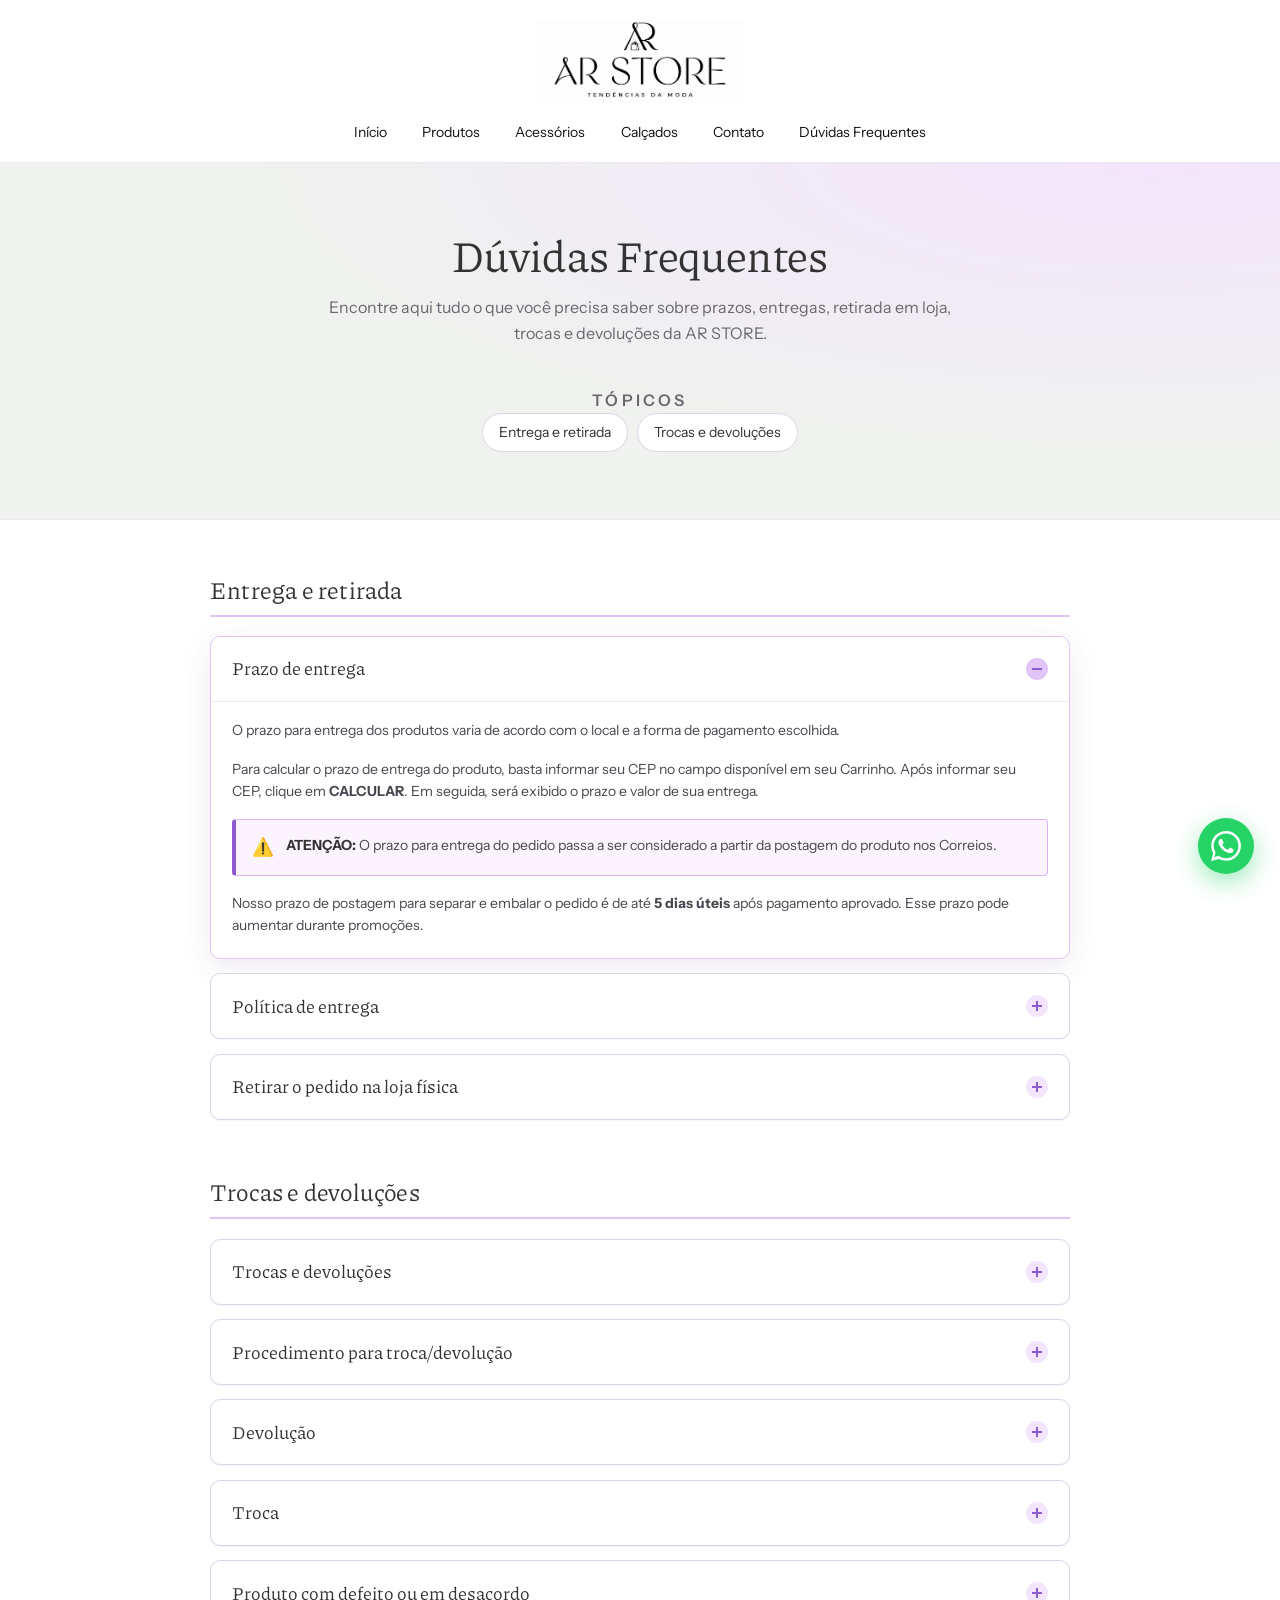
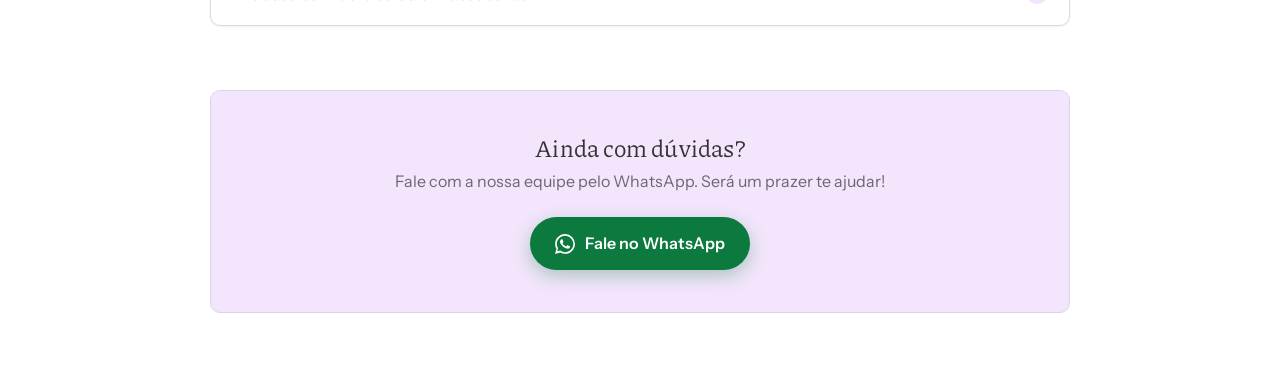
==== commit ba808af5: "ajuste logo" ====
--- a/index.html
+++ b/index.html
@@ -19,19 +19,50 @@
   <!-- ==================== HEADER ==================== -->
   <header class="site-header">
     <div class="container site-header__inner">
+      <button class="nav-toggle" type="button" aria-expanded="false" aria-controls="site-drawer" aria-label="Abrir menu de navegação">
+        <span class="nav-toggle__bar"></span>
+        <span class="nav-toggle__bar"></span>
+        <span class="nav-toggle__bar"></span>
+      </button>
       <a class="brand" href="https://arstoretrends.com.br/" aria-label="AR STORE — Tendências da Moda — página inicial">
-        <img class="brand__logo" src="logo-arstore.png" alt="AR STORE — Tendências da Moda" width="190" height="37" />
+        <img class="brand__logo" src="logo-arstore.png" alt="AR STORE — Tendências da Moda" width="240" height="98" />
       </a>
       <nav class="site-nav" aria-label="Navegação principal">
         <ul>
           <li><a href="https://arstoretrends.com.br/">Início</a></li>
+          <li><a href="https://arstoretrends.com.br/produtos1/">Produtos</a></li>
+          <li><a href="https://arstoretrends.com.br/acessorios/">Acessórios</a></li>
+          <li><a href="https://arstoretrends.com.br/calcados1/">Calçados</a></li>
           <li><a href="https://arstoretrends.com.br/contato/">Contato</a></li>
-          <li><a href="https://arstoretrends.com.br/produtos/">Produtos</a></li>
           <li><span class="site-nav__current" aria-current="page">Dúvidas Frequentes</span></li>
         </ul>
       </nav>
     </div>
   </header>
+
+  <!-- ==================== MENU LATERAL (mobile) ==================== -->
+  <div class="drawer-overlay"></div>
+  <button class="drawer__close" type="button" aria-label="Fechar menu">
+    <svg viewBox="0 0 24 24" fill="none" stroke="currentColor" stroke-width="2" stroke-linecap="round" aria-hidden="true"><path d="M6 6l12 12M18 6L6 18"/></svg>
+  </button>
+  <aside class="drawer" id="site-drawer" aria-label="Menu de navegação" aria-hidden="true">
+    <form class="drawer__search" role="search" action="https://arstoretrends.com.br/busca" method="get">
+      <input type="search" name="q" placeholder="Buscar" aria-label="Buscar produtos" />
+      <button type="submit" aria-label="Buscar">
+        <svg viewBox="0 0 24 24" fill="none" stroke="currentColor" stroke-width="2" aria-hidden="true"><circle cx="11" cy="11" r="7"/><path d="M21 21l-4.3-4.3" stroke-linecap="round"/></svg>
+      </button>
+    </form>
+    <nav class="drawer__nav" aria-label="Navegação principal">
+      <ul>
+        <li><a href="https://arstoretrends.com.br/">Início</a></li>
+        <li><a href="https://arstoretrends.com.br/produtos1/">Produtos <span class="drawer__arrow"><svg viewBox="0 0 28 16" fill="none" stroke="currentColor" stroke-width="1.5" stroke-linecap="round" stroke-linejoin="round" aria-hidden="true"><path d="M1 8h25M20 2l6 6-6 6"/></svg></span></a></li>
+        <li><a href="https://arstoretrends.com.br/acessorios/">Acessórios <span class="drawer__arrow"><svg viewBox="0 0 28 16" fill="none" stroke="currentColor" stroke-width="1.5" stroke-linecap="round" stroke-linejoin="round" aria-hidden="true"><path d="M1 8h25M20 2l6 6-6 6"/></svg></span></a></li>
+        <li><a href="https://arstoretrends.com.br/calcados1/">Calçados</a></li>
+        <li><a href="https://arstoretrends.com.br/contato/">Contato</a></li>
+        <li><span class="drawer__current" aria-current="page">Dúvidas Frequentes</span></li>
+      </ul>
+    </nav>
+  </aside>
 
   <!-- ==================== HERO ==================== -->
   <section class="page-hero">
@@ -310,5 +341,30 @@
      aria-label="Fale conosco pelo WhatsApp">
     <svg viewBox="0 0 24 24" aria-hidden="true"><path d="M.057 24l1.687-6.163a11.867 11.867 0 01-1.587-5.946C.16 5.335 5.495 0 12.05 0a11.817 11.817 0 018.413 3.488 11.824 11.824 0 013.48 8.414c-.003 6.557-5.338 11.892-11.893 11.892a11.9 11.9 0 01-5.688-1.448L.057 24zm6.597-3.807c1.676.995 3.276 1.591 5.392 1.592 5.448 0 9.886-4.434 9.889-9.885.002-5.462-4.415-9.89-9.881-9.892-5.452 0-9.887 4.434-9.889 9.884a9.86 9.86 0 001.51 5.26l-.999 3.648 3.738-.981zm11.387-5.464c-.074-.124-.272-.198-.57-.347-.297-.149-1.758-.868-2.031-.967-.272-.099-.47-.149-.669.149-.198.297-.768.967-.941 1.165-.173.198-.347.223-.644.074-.297-.149-1.255-.462-2.39-1.475-.883-.788-1.48-1.761-1.653-2.059-.173-.297-.018-.458.13-.606.134-.133.297-.347.446-.521.151-.172.2-.296.3-.495.099-.198.05-.372-.025-.521-.075-.148-.669-1.611-.916-2.206-.242-.579-.487-.501-.669-.51l-.57-.01c-.198 0-.52.074-.792.372-.272.297-1.04 1.016-1.04 2.479 0 1.462 1.065 2.875 1.213 3.074.149.198 2.096 3.2 5.077 4.487.709.306 1.263.489 1.694.626.712.226 1.36.194 1.872.118.571-.085 1.758-.719 2.006-1.413.248-.695.248-1.29.173-1.414z"/></svg>
   </a>
+
+  <!-- Menu lateral (mobile) -->
+  <script>
+    (function () {
+      var btn = document.querySelector('.nav-toggle');
+      var drawer = document.getElementById('site-drawer');
+      var overlay = document.querySelector('.drawer-overlay');
+      var closeBtn = document.querySelector('.drawer__close');
+      if (!btn || !drawer) return;
+      function setOpen(open) {
+        document.body.classList.toggle('nav-open', open);
+        btn.setAttribute('aria-expanded', open ? 'true' : 'false');
+        drawer.setAttribute('aria-hidden', open ? 'false' : 'true');
+      }
+      btn.addEventListener('click', function () { setOpen(true); });
+      if (closeBtn) closeBtn.addEventListener('click', function () { setOpen(false); });
+      if (overlay) overlay.addEventListener('click', function () { setOpen(false); });
+      document.addEventListener('keydown', function (e) {
+        if (e.key === 'Escape') setOpen(false);
+      });
+      drawer.addEventListener('click', function (e) {
+        if (e.target.closest('a')) setOpen(false);
+      });
+    })();
+  </script>
 </body>
 </html>
--- a/duvidas-frequentes.css
+++ b/duvidas-frequentes.css
@@ -110,13 +110,146 @@
   gap: 1.1rem;
   padding-block: 1.2rem;
   text-align: center;
+  position: relative;
 }
 
 .brand { display: inline-flex; text-decoration: none; line-height: 0; }
 .brand__logo {
-  width: clamp(150px, 24vw, 200px);
+  width: clamp(150px, 22vw, 210px);
   height: auto;
 }
+
+/* -------------------- Botão hambúrguer (mobile, à esquerda) -------------------- */
+.nav-toggle {
+  display: none;            /* visível apenas no mobile (media query) */
+  position: absolute;
+  left: clamp(.5rem, 4vw, 1rem);
+  top: 50%;
+  transform: translateY(-50%);
+  width: 44px;
+  height: 44px;
+  padding: 11px 10px;
+  border: 0;
+  background: transparent;
+  cursor: pointer;
+  border-radius: var(--radius);
+}
+.nav-toggle__bar {
+  display: block;
+  width: 100%;
+  height: 2px;
+  background: var(--text);
+  border-radius: 2px;
+}
+.nav-toggle__bar + .nav-toggle__bar { margin-top: 5px; }
+
+/* -------------------- Menu lateral (drawer) -------------------- */
+.drawer-overlay {
+  position: fixed;
+  inset: 0;
+  background: rgba(0, 0, 0, .45);
+  z-index: 290;
+  opacity: 0;
+  visibility: hidden;
+  transition: opacity .28s ease, visibility .28s ease;
+}
+.drawer {
+  position: fixed;
+  top: 0;
+  left: 0;
+  bottom: 0;
+  width: min(86vw, 340px);
+  background: var(--bg);
+  z-index: 300;
+  transform: translateX(-100%);
+  visibility: hidden;
+  transition: transform .28s ease, visibility .28s ease;
+  padding: 1.5rem 1.3rem 2rem;
+  overflow-y: auto;
+  -webkit-overflow-scrolling: touch;
+  box-shadow: 2px 0 26px rgba(0, 0, 0, .12);
+  text-align: left;
+}
+.drawer__close {
+  position: fixed;
+  top: .7rem;
+  right: .8rem;
+  z-index: 310;
+  width: 44px;
+  height: 44px;
+  border: 0;
+  background: transparent;
+  color: #fff;
+  cursor: pointer;
+  display: none;
+  place-items: center;
+}
+.drawer__close svg { width: 26px; height: 26px; }
+
+/* Estados abertos */
+body.nav-open { overflow: hidden; }
+body.nav-open .drawer-overlay { opacity: 1; visibility: visible; }
+body.nav-open .drawer { transform: translateX(0); visibility: visible; }
+body.nav-open .drawer__close { display: grid; }
+
+/* Busca dentro do drawer */
+.drawer__search {
+  display: flex;
+  align-items: center;
+  gap: .4rem;
+  border: 1px solid var(--line-strong);
+  border-radius: var(--radius);
+  padding-left: .9rem;
+  margin-bottom: 1.6rem;
+}
+.drawer__search input {
+  flex: 1;
+  min-width: 0;
+  border: 0;
+  outline: 0;
+  background: transparent;
+  font-family: var(--font-sans);
+  font-size: 15px;
+  color: var(--text);
+  padding: .75rem 0;
+}
+.drawer__search input::placeholder { color: var(--text-soft); }
+.drawer__search button {
+  flex: 0 0 auto;
+  width: 42px;
+  height: 42px;
+  border: 0;
+  background: transparent;
+  color: var(--text-soft);
+  cursor: pointer;
+  display: grid;
+  place-items: center;
+}
+.drawer__search svg { width: 20px; height: 20px; }
+
+/* Lista de links do drawer */
+.drawer__nav ul { list-style: none; margin: 0; padding: 0; }
+.drawer__nav a,
+.drawer__nav .drawer__current {
+  display: flex;
+  align-items: center;
+  justify-content: space-between;
+  gap: 1rem;
+  padding: .95rem .15rem;
+  text-decoration: none;
+  font-family: var(--font-sans);
+  font-size: 16px;
+  color: var(--text);
+  transition: color .2s ease;
+}
+.drawer__nav a:hover { color: var(--accent-strong); }
+.drawer__current { color: var(--text-soft); }
+.drawer__arrow {
+  flex: 0 0 auto;
+  color: var(--text-soft);
+  display: inline-flex;
+}
+.drawer__arrow svg { width: 22px; height: 14px; }
 
 .site-nav ul {
   display: flex;
@@ -410,9 +543,12 @@
 /* ==================== RESPONSIVO ==================== */
 @media (max-width: 720px) {
   .site-header__inner { padding-block: .9rem; }
-  .site-nav ul { gap: 1.1rem; }
   .faq__summary { padding: 1rem 1.05rem; }
   .faq__body { padding-inline: 1.05rem; }
+
+  /* Esconde a navegação em linha e mostra o hambúrguer (menu vira drawer) */
+  .nav-toggle { display: block; }
+  .site-nav { display: none; }
 }
 
 @media (max-width: 420px) {
@@ -432,7 +568,8 @@
 
 /* Impressão: abre todos os acordeões e remove elementos flutuantes */
 @media print {
-  .whatsapp-float, .toc, .site-nav, .skip-link { display: none !important; }
+  .whatsapp-float, .toc, .site-nav, .nav-toggle,
+  .drawer, .drawer-overlay, .drawer__close, .skip-link { display: none !important; }
   .faq { box-shadow: none; border-color: #ccc; }
   .faq__body { display: block !important; }
   details > .faq__body { display: block !important; }
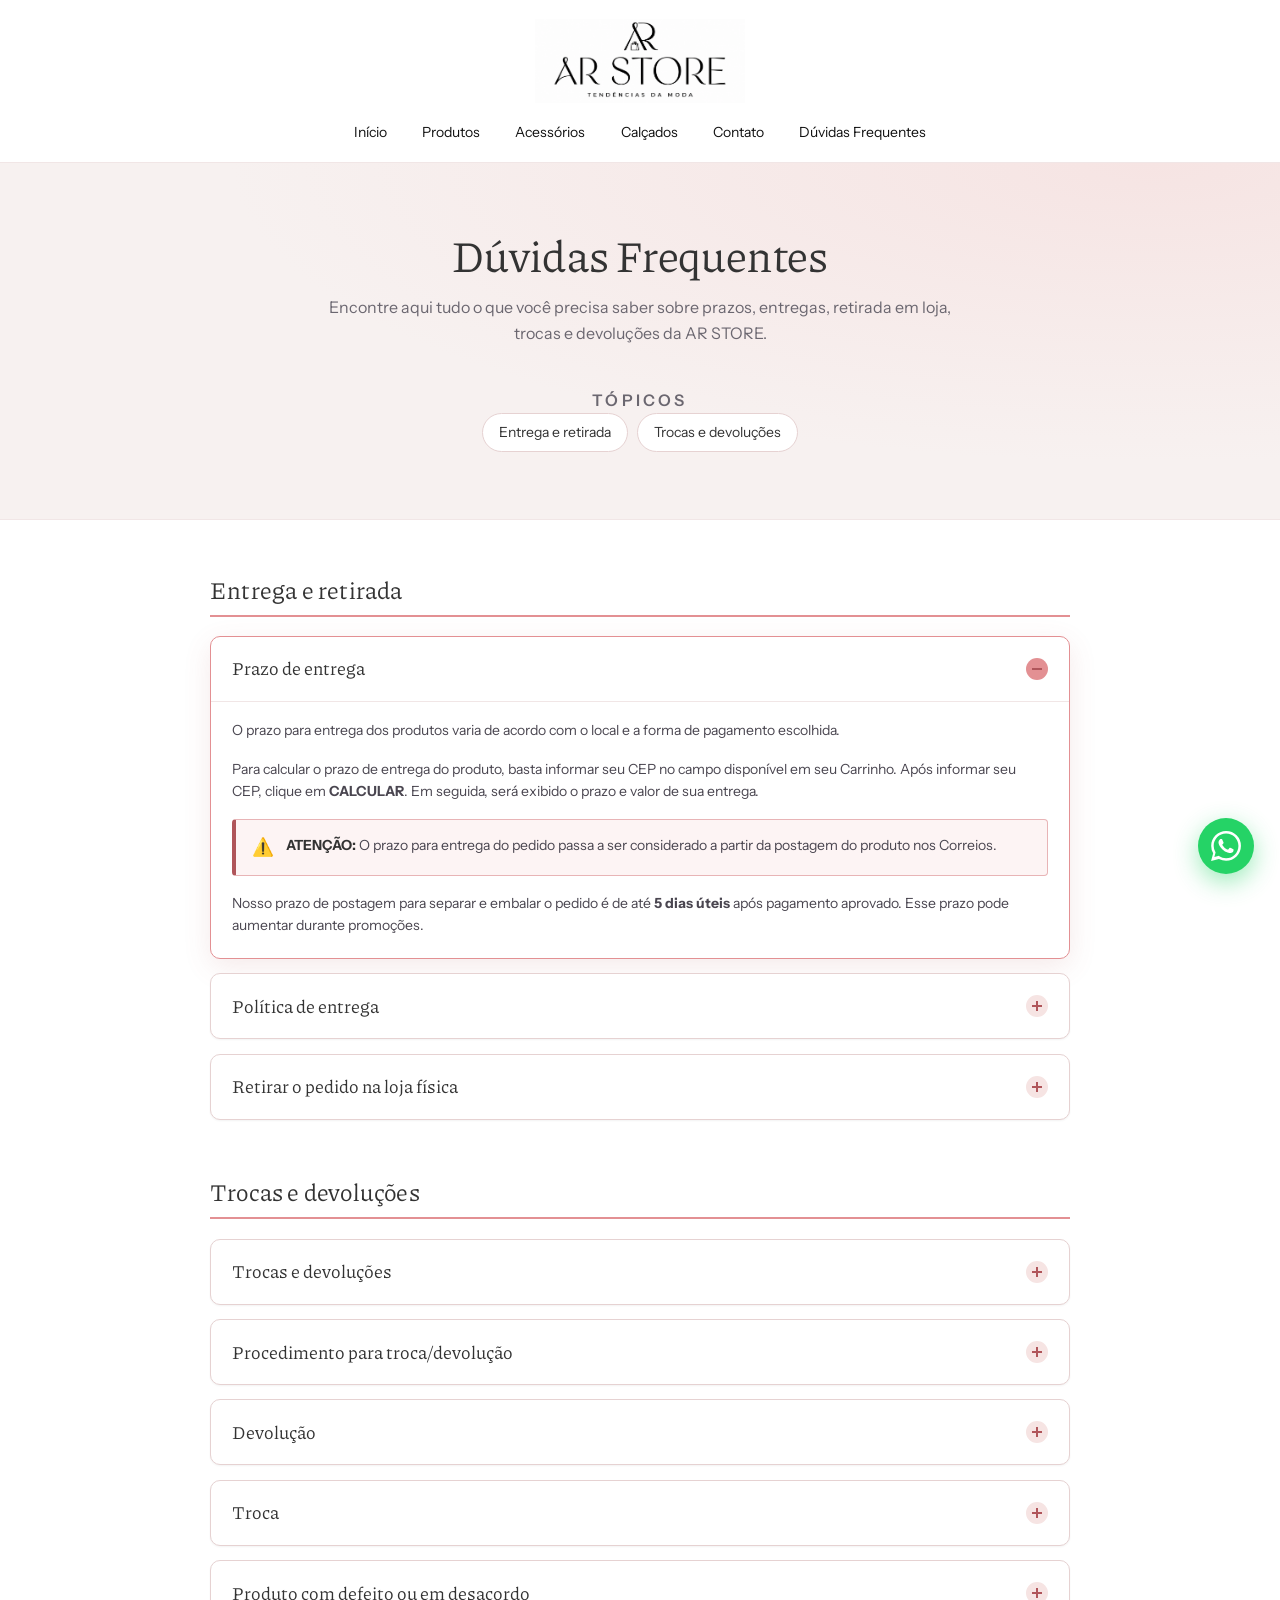
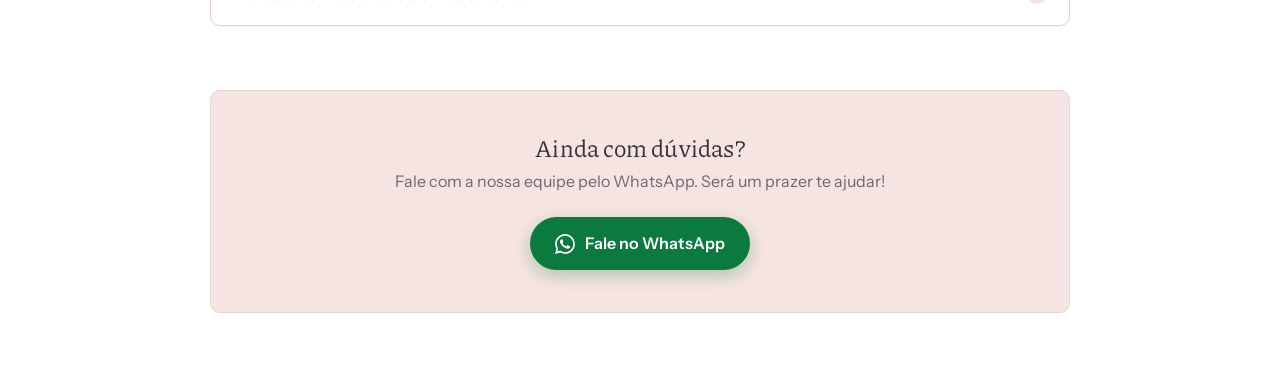
==== commit 4b7a8082: "ajuste cores e fontes" ====
--- a/duvidas-frequentes.css
+++ b/duvidas-frequentes.css
@@ -4,25 +4,25 @@
    ============================================================ */
 
 :root {
-  /* Cores da marca (extraídas do tema atual da loja) */
+  /* Cores da marca (paleta rosa do banner AR STORE) */
   --bg:            #ffffff;
   --text:          #333333;
   --text-soft:     #6b6770;
-  --accent:        #e2c5f8;  /* lilás — botões/etiquetas do tema */
-  --accent-strong: #8d5bd1;  /* lilás escurecido p/ contraste (links/realces) */
-  --accent-soft:   #f3e5fc;  /* lilás claro — fundo do rodapé do tema */
-  --section-bg:    #eff2ee;  /* cinza-esverdeado — seções do tema */
-  --line:          #ece7f1;  /* divisórias suaves */
-  --line-strong:   #ddd4e8;
+  --accent:        #e39093;  /* rosa principal do banner — bordas/realces */
+  --accent-strong: #b0555a;  /* rosa escurecido p/ contraste (links/textos) */
+  --accent-soft:   #f6e4e3;  /* rosa bem claro — fundos suaves */
+  --section-bg:    #f7f1f0;  /* neutro quente — seções */
+  --line:          #f1e6e6;  /* divisórias suaves */
+  --line-strong:   #e6d2d2;
   --whatsapp:      #25d366;
   --whatsapp-text: #0c7a3e;  /* verde escuro p/ texto sobre branco/CTA */
-  --note-bg:       #fbf4ff;
-  --note-border:   #d8b6f4;
+  --note-bg:       #fdf4f4;
+  --note-border:   #e8b4b6;
 
   --radius:   4px;
   --radius-lg: 10px;
   --shadow-sm: 0 1px 2px rgba(51, 51, 51, .06);
-  --shadow-md: 0 8px 28px rgba(86, 53, 122, .10);
+  --shadow-md: 0 8px 28px rgba(170, 80, 85, .12);
 
   --maxw:      1080px;  /* largura geral */
   --readw:     860px;   /* coluna de leitura (acordeões) */
@@ -121,27 +121,32 @@
 
 /* -------------------- Botão hambúrguer (mobile, à esquerda) -------------------- */
 .nav-toggle {
-  display: none;            /* visível apenas no mobile (media query) */
+  display: none;            /* vira flex no mobile (media query) */
   position: absolute;
   left: clamp(.5rem, 4vw, 1rem);
   top: 50%;
   transform: translateY(-50%);
   width: 44px;
   height: 44px;
-  padding: 11px 10px;
+  flex-direction: column;
+  align-items: center;
+  justify-content: center;
+  gap: 7px;
   border: 0;
   background: transparent;
   cursor: pointer;
   border-radius: var(--radius);
 }
+/* Estilo Nuvemshop: 3 traços finos (1px) — curto, maior no meio, curto */
 .nav-toggle__bar {
   display: block;
-  width: 100%;
-  height: 2px;
+  height: 1px;
   background: var(--text);
   border-radius: 2px;
 }
-.nav-toggle__bar + .nav-toggle__bar { margin-top: 5px; }
+.nav-toggle__bar:nth-child(1) { width: 16px; }
+.nav-toggle__bar:nth-child(2) { width: 24px; }
+.nav-toggle__bar:nth-child(3) { width: 16px; }
 
 /* -------------------- Menu lateral (drawer) -------------------- */
 .drawer-overlay {
@@ -547,7 +552,7 @@
   .faq__body { padding-inline: 1.05rem; }
 
   /* Esconde a navegação em linha e mostra o hambúrguer (menu vira drawer) */
-  .nav-toggle { display: block; }
+  .nav-toggle { display: flex; }
   .site-nav { display: none; }
 }
 
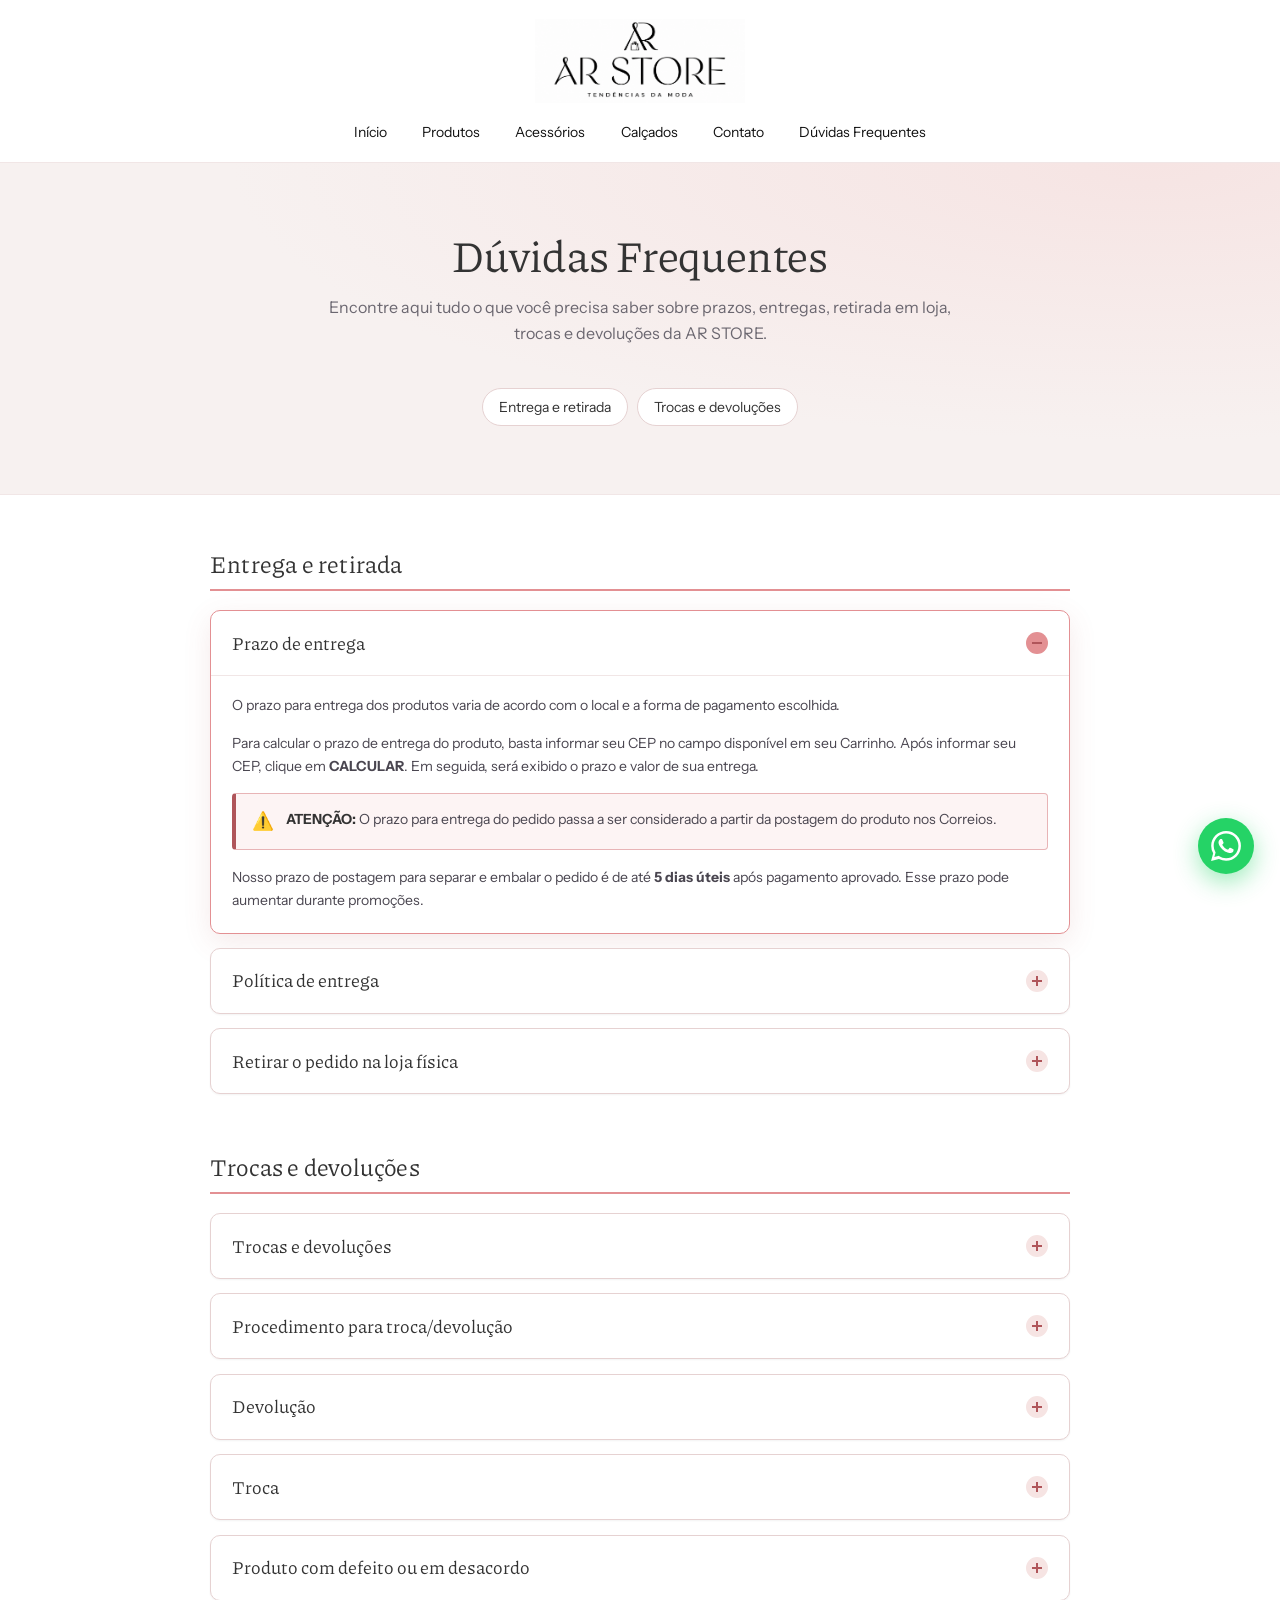
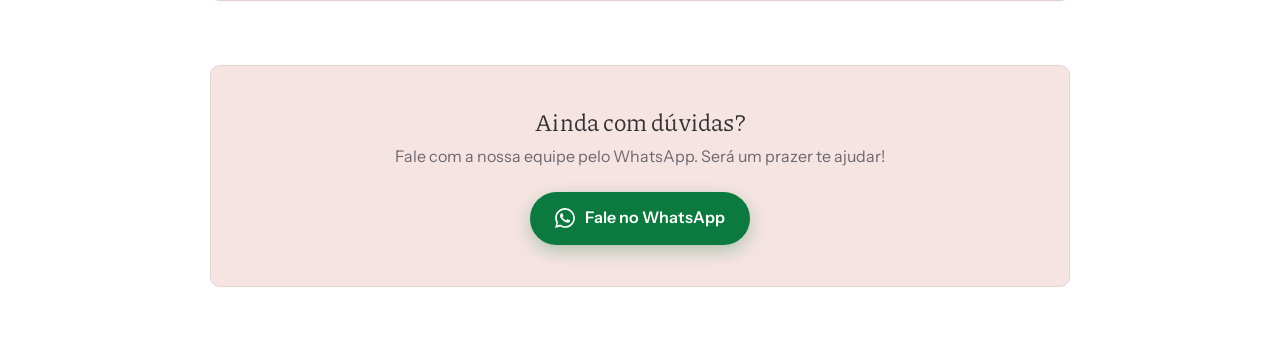
==== commit f8c45986: "ajuste cores e fontes" ====
--- a/index.html
+++ b/index.html
@@ -11,7 +11,7 @@
   <link rel="preconnect" href="https://fonts.gstatic.com" crossorigin />
   <link href="https://fonts.googleapis.com/css2?family=Piazzolla:wght@400;600;700&family=Instrument+Sans:wght@400;500;600;700&display=swap" rel="stylesheet" />
 
-  <link rel="stylesheet" href="duvidas-frequentes.css" />
+  <link rel="stylesheet" href="duvidas-frequentes.css?v=8" />
 </head>
 <body>
   <a class="skip-link" href="#conteudo">Pular para o conteúdo</a>
@@ -75,7 +75,6 @@
 
       <!-- Índice / atalhos -->
       <nav class="toc" aria-label="Tópicos desta página">
-        <p class="toc__title">Tópicos</p>
         <ul class="toc__list">
           <li><a href="#entrega">Entrega e retirada</a></li>
           <li><a href="#trocas">Trocas e devoluções</a></li>
